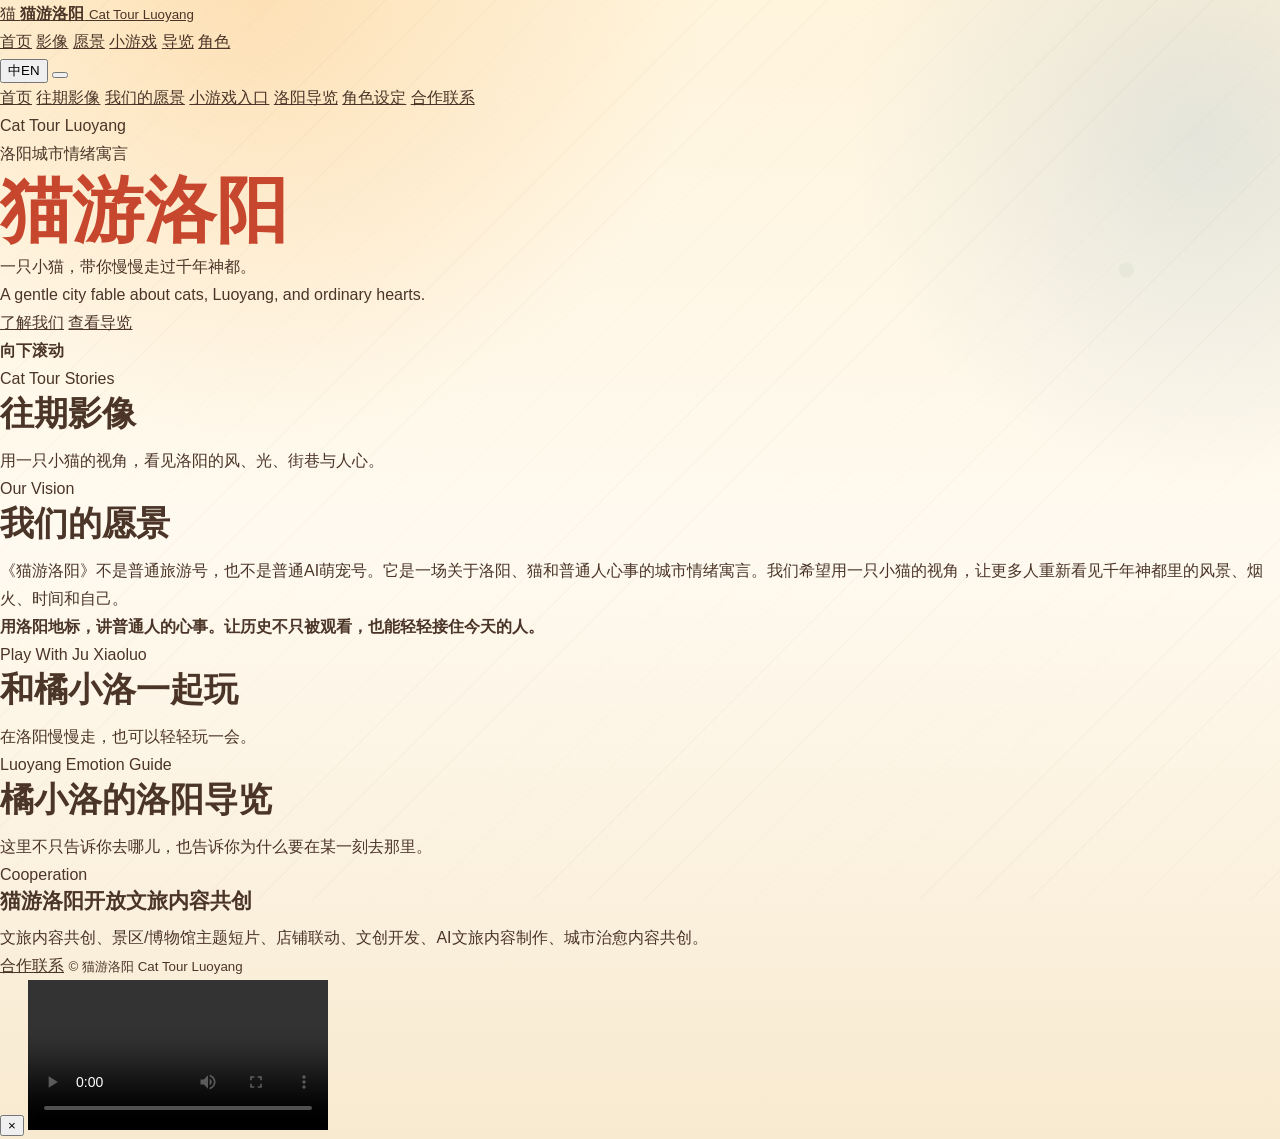
==== index.html @ a3d59db1 "Cat tour Luoyang html and md" ====
<!DOCTYPE html>
<html lang="zh-CN">
<head>
  <meta charset="UTF-8">
  <meta name="viewport" content="width=device-width, initial-scale=1.0">
  <title>猫游洛阳 Cat Tour Luoyang</title>
  <meta name="description" content="《猫游洛阳》是一个关于洛阳、猫和普通人心事的数字文旅 IP。">
  <link rel="stylesheet" href="css/style.css">
</head>
<body data-page="brand-home">
  <header class="brand-header">
    <a class="brand-logo" href="#hero" aria-label="猫游洛阳首页">
      <span class="brand-seal">猫</span>
      <span>
        <strong>猫游洛阳</strong>
        <small>Cat Tour Luoyang</small>
      </span>
    </a>

    <nav class="brand-nav" aria-label="首页分屏导航">
      <a href="#hero" data-home-nav="hero">首页</a>
      <a href="#videos" data-home-nav="videos">影像</a>
      <a href="#vision" data-home-nav="vision">愿景</a>
      <a href="#games" data-home-nav="games">小游戏</a>
      <a href="#guide" data-home-nav="guide">导览</a>
      <a href="characters.html">角色</a>
    </nav>

    <div class="header-actions">
      <button class="language-toggle" type="button" aria-label="切换中英文">
        <span>中</span><i></i><span>EN</span>
      </button>
      <button class="brand-menu" type="button" aria-expanded="false" aria-controls="brand-drawer">
        <span></span>
        <span></span>
      </button>
    </div>
  </header>

  <aside class="brand-drawer" id="brand-drawer" aria-label="移动端菜单">
    <a href="#hero">首页</a>
    <a href="#videos">往期影像</a>
    <a href="#vision">我们的愿景</a>
    <a href="#games">小游戏入口</a>
    <a href="#guide">洛阳导览</a>
    <a href="characters.html">角色设定</a>
    <a href="cooperation.html">合作联系</a>
  </aside>

  <div class="screen-dots" aria-label="分屏位置">
    <a href="#hero" data-dot="hero" aria-label="第1屏"></a>
    <a href="#videos" data-dot="videos" aria-label="第2屏"></a>
    <a href="#vision" data-dot="vision" aria-label="第3屏"></a>
    <a href="#games" data-dot="games" aria-label="第4屏"></a>
    <a href="#guide" data-dot="guide" aria-label="第5屏"></a>
  </div>

  <main class="homepage-shell" id="homepage-shell">
    <section class="brand-section hero-section" id="hero" data-section="hero">
      <div class="hero-bg" id="hero-bg"></div>
      <div class="hero-media" aria-label="猫游洛阳主视觉轮播">
        <div class="hero-blur" id="hero-blur"></div>
        <div class="hero-frame" id="hero-frame">
          <div class="slide-fallback">
            <span>Cat Tour Luoyang</span>
          </div>
        </div>
      </div>
      <div class="hero-content">
        <p class="brand-eyebrow" data-i18n="heroEyebrow">洛阳城市情绪寓言</p>
        <h1 data-i18n="heroTitle">猫游洛阳</h1>
        <p class="hero-subtitle" data-i18n="heroSubtitle">一只小猫，带你慢慢走过千年神都。</p>
        <p class="hero-en" data-i18n="heroEnglish">A gentle city fable about cats, Luoyang, and ordinary hearts.</p>
        <div class="hero-buttons">
          <a class="brand-button primary" href="#vision" data-i18n="learnMore">了解我们</a>
          <a class="brand-button ghost" href="#guide" data-i18n="viewGuide">查看导览</a>
        </div>
      </div>
      <div class="scroll-cue">
        <span></span>
        <b data-i18n="scrollCue">向下滚动</b>
      </div>
    </section>

    <section class="brand-section video-section" id="videos" data-section="videos">
      <div class="section-copy">
        <p class="brand-eyebrow" data-i18n="videosEyebrow">Cat Tour Stories</p>
        <h2 data-i18n="videosTitle">往期影像</h2>
        <p data-i18n="videosSubtitle">用一只小猫的视角，看见洛阳的风、光、街巷与人心。</p>
      </div>
      <div class="video-rail" id="home-video-list"></div>
    </section>

    <section class="brand-section vision-section" id="vision" data-section="vision">
      <div class="vision-main">
        <p class="brand-eyebrow" data-i18n="visionEyebrow">Our Vision</p>
        <h2 data-i18n="visionTitle">我们的愿景</h2>
        <p data-i18n="visionBody">《猫游洛阳》不是普通旅游号，也不是普通AI萌宠号。它是一场关于洛阳、猫和普通人心事的城市情绪寓言。我们希望用一只小猫的视角，让更多人重新看见千年神都里的风景、烟火、时间和自己。</p>
        <strong data-i18n="visionQuote">用洛阳地标，讲普通人的心事。让历史不只被观看，也能轻轻接住今天的人。</strong>
      </div>
      <div class="symbol-strip" id="symbol-list"></div>
    </section>

    <section class="brand-section game-section" id="games" data-section="games">
      <div class="section-copy">
        <p class="brand-eyebrow" data-i18n="gamesEyebrow">Play With Ju Xiaoluo</p>
        <h2 data-i18n="gamesTitle">和橘小洛一起玩</h2>
        <p data-i18n="gamesSubtitle">在洛阳慢慢走，也可以轻轻玩一会。</p>
      </div>
      <div class="game-card-grid" id="game-list"></div>
    </section>

    <section class="brand-section guide-section" id="guide" data-section="guide">
      <div class="section-copy">
        <p class="brand-eyebrow" data-i18n="guideEyebrow">Luoyang Emotion Guide</p>
        <h2 data-i18n="guideTitle">橘小洛的洛阳导览</h2>
        <p data-i18n="guideSubtitle">这里不只告诉你去哪儿，也告诉你为什么要在某一刻去那里。</p>
      </div>
      <div class="guide-board" id="home-guide-list"></div>
      <footer class="brand-footer">
        <div>
          <p class="brand-eyebrow" data-i18n="cooperationEyebrow">Cooperation</p>
          <h3 data-i18n="cooperationTitle">猫游洛阳开放文旅内容共创</h3>
          <p data-i18n="cooperationText">文旅内容共创、景区/博物馆主题短片、店铺联动、文创开发、AI文旅内容制作、城市治愈内容共创。</p>
        </div>
        <a class="brand-button primary" href="cooperation.html" data-i18n="cooperationButton">合作联系</a>
        <small>© 猫游洛阳 Cat Tour Luoyang</small>
      </footer>
    </section>
  </main>

  <div class="video-modal" id="video-modal" aria-hidden="true">
    <button class="modal-close" type="button" aria-label="关闭视频">×</button>
    <video id="modal-video" controls playsinline></video>
  </div>

  <script src="js/data.js"></script>
  <script src="js/homepage.js"></script>
</body>
</html>
---- css/style.css ----
:root {
  --orange: #f6a23a;
  --cream: #fff4dc;
  --cream-deep: #f7dfb4;
  --red: #c7472e;
  --green: #6e9b78;
  --brown: #4b3528;
  --blue: #8faec4;
  --ink-soft: #7b6658;
  --white: #fffaf0;
  --line: rgba(75, 53, 40, 0.14);
  --shadow: 0 18px 48px rgba(75, 53, 40, 0.13);
  --radius: 8px;
  --max: 1120px;
}

* {
  box-sizing: border-box;
}

html {
  scroll-behavior: smooth;
}

body {
  position: relative;
  margin: 0;
  font-family: -apple-system, BlinkMacSystemFont, "Segoe UI", "PingFang SC", "Microsoft YaHei", sans-serif;
  line-height: 1.75;
  color: var(--brown);
  background:
    radial-gradient(circle at 20% 0%, rgba(246, 162, 58, 0.24), transparent 28rem),
    radial-gradient(circle at 94% 12%, rgba(143, 174, 196, 0.24), transparent 22rem),
    linear-gradient(180deg, var(--cream), #fffaf0 48%, #f8ead0);
}

body::before {
  position: fixed;
  inset: 0;
  z-index: -1;
  content: "";
  background:
    radial-gradient(circle at 12% 22%, rgba(199, 71, 46, 0.06) 0 6px, transparent 7px),
    radial-gradient(circle at 88% 30%, rgba(110, 155, 120, 0.07) 0 7px, transparent 8px),
    repeating-linear-gradient(135deg, transparent 0 38px, rgba(75, 53, 40, 0.025) 38px 39px);
  pointer-events: none;
}

a {
  color: inherit;
}

img,
svg {
  max-width: 100%;
}

.site-header {
  position: sticky;
  top: 0;
  z-index: 20;
  display: flex;
  align-items: center;
  justify-content: space-between;
  gap: 16px;
  min-height: 72px;
  padding: 12px 18px;
  background: rgba(255, 244, 220, 0.88);
  border-bottom: 1px solid var(--line);
  backdrop-filter: blur(16px);
}

.brand {
  display: inline-flex;
  align-items: center;
  gap: 10px;
  text-decoration: none;
}

.brand-mark {
  display: grid;
  width: 42px;
  height: 42px;
  place-items: center;
  color: var(--white);
  background: var(--red);
  border: 2px solid rgba(75, 53, 40, 0.18);
  border-radius: 50% 50% 46% 46%;
  font-weight: 800;
  box-shadow: 0 8px 18px rgba(199, 71, 46, 0.2);
}

.brand strong,
.brand small {
  display: block;
}

.brand strong {
  font-size: 18px;
  letter-spacing: 0;
}

.brand small {
  margin-top: -4px;
  color: var(--ink-soft);
  font-size: 11px;
  letter-spacing: 0;
  text-transform: uppercase;
}

.nav-toggle {
  display: inline-flex;
  flex-direction: column;
  justify-content: center;
  gap: 5px;
  width: 42px;
  height: 42px;
  padding: 0;
  border: 1px solid var(--line);
  border-radius: var(--radius);
  background: var(--white);
}

.nav-toggle span {
  display: block;
  width: 18px;
  height: 2px;
  margin: 0 auto;
  background: var(--brown);
  border-radius: 999px;
}

.site-nav {
  position: absolute;
  top: calc(100% + 8px);
  right: 16px;
  left: 16px;
  display: none;
  grid-template-columns: repeat(2, minmax(0, 1fr));
  gap: 8px;
  padding: 12px;
  background: var(--white);
  border: 1px solid var(--line);
  border-radius: var(--radius);
  box-shadow: var(--shadow);
}

.site-nav.is-open {
  display: grid;
}

.site-nav a {
  min-height: 42px;
  padding: 8px 10px;
  text-align: center;
  text-decoration: none;
  border-radius: var(--radius);
  color: var(--brown);
  font-weight: 700;
}

.site-nav a:hover,
.site-nav a.is-active {
  color: var(--white);
  background: var(--red);
}

main {
  overflow: hidden;
}

.section-band {
  width: min(100% - 32px, var(--max));
  margin: 0 auto;
  padding: 48px 0;
}

.hero {
  display: grid;
  gap: 32px;
  align-items: center;
  padding-top: 36px;
  padding-bottom: 36px;
}

.hero-copy {
  position: relative;
  z-index: 2;
}

.eyebrow,
.card-kicker {
  margin: 0 0 10px;
  color: var(--red);
  font-size: 13px;
  font-weight: 800;
  letter-spacing: 0;
}

h1,
h2,
h3,
p {
  overflow-wrap: anywhere;
}

h1,
h2,
h3 {
  line-height: 1.18;
}

h1 {
  margin: 0;
  color: var(--red);
  font-size: 48px;
}

h2 {
  margin: 0 0 14px;
  color: var(--brown);
  font-size: 27px;
}

h3 {
  margin: 0 0 10px;
  font-size: 21px;
}

p {
  margin: 0;
}

.hero-lead {
  max-width: 640px;
  margin-top: 16px;
  color: var(--brown);
  font-size: 20px;
  font-weight: 700;
}

.hero-actions {
  display: flex;
  flex-wrap: wrap;
  gap: 12px;
  margin-top: 28px;
}

.button {
  display: inline-flex;
  align-items: center;
  justify-content: center;
  min-height: 46px;
  padding: 10px 18px;
  text-decoration: none;
  border-radius: var(--radius);
  border: 1px solid var(--line);
  font-weight: 800;
}

.button-primary {
  color: var(--white);
  background: var(--red);
  box-shadow: 0 12px 22px rgba(199, 71, 46, 0.22);
}

.button-secondary {
  color: var(--brown);
  background: rgba(255, 250, 240, 0.76);
}

.hero-art {
  position: relative;
  min-height: 300px;
  border: 1px solid rgba(75, 53, 40, 0.1);
  border-radius: 8px;
  background:
    linear-gradient(180deg, rgba(255, 244, 220, 0.1), rgba(255, 244, 220, 0.9)),
    linear-gradient(145deg, rgba(246, 162, 58, 0.34), rgba(110, 155, 120, 0.18) 55%, rgba(143, 174, 196, 0.36));
  box-shadow: var(--shadow);
  overflow: hidden;
}

.ip-stage {
  isolation: isolate;
}

.ip-stage::before {
  position: absolute;
  inset: 18px;
  z-index: 0;
  content: "";
  border: 1px solid rgba(255, 250, 240, 0.58);
  border-radius: 6px;
  pointer-events: none;
}

.sun-disc {
  position: absolute;
  top: 38px;
  right: 34px;
  width: 116px;
  height: 116px;
  background: rgba(246, 162, 58, 0.44);
  border-radius: 50%;
}

.palace {
  position: absolute;
  right: 22px;
  bottom: 86px;
  left: 22px;
  height: 132px;
  border-bottom: 18px solid var(--brown);
}

.palace::before,
.palace::after {
  position: absolute;
  content: "";
  left: 8%;
  right: 8%;
  height: 28px;
  background: var(--red);
  border-radius: 8px 8px 3px 3px;
}

.palace::before {
  top: 18px;
  transform: skewX(-12deg);
}

.palace::after {
  top: 58px;
  background: var(--green);
  transform: skewX(10deg);
}

.palace span {
  position: absolute;
  bottom: 0;
  width: 14%;
  height: 78px;
  background: rgba(75, 53, 40, 0.72);
  border-radius: 8px 8px 0 0;
}

.palace span:nth-child(1) {
  left: 18%;
}

.palace span:nth-child(2) {
  left: 43%;
}

.palace span:nth-child(3) {
  right: 18%;
}

.lantern {
  position: absolute;
  top: 68px;
  width: 34px;
  height: 48px;
  background: var(--red);
  border-radius: 45% 45% 48% 48%;
  box-shadow: inset 8px 0 rgba(255, 244, 220, 0.18), 0 12px 22px rgba(199, 71, 46, 0.22);
}

.lantern::before,
.lantern::after {
  position: absolute;
  content: "";
  left: 50%;
  transform: translateX(-50%);
  background: var(--brown);
}

.lantern::before {
  top: -28px;
  width: 2px;
  height: 30px;
}

.lantern::after {
  bottom: -10px;
  width: 10px;
  height: 10px;
  border-radius: 50%;
}

.lantern-left {
  left: 28px;
}

.lantern-right {
  right: 28px;
  top: 110px;
}

.hero-character {
  position: absolute;
  z-index: 3;
  display: block;
  width: auto;
  object-fit: contain;
  filter: drop-shadow(0 16px 18px rgba(75, 53, 40, 0.2));
}

.hero-xiaoluo {
  left: 50%;
  bottom: 34px;
  height: min(72%, 310px);
  transform: translateX(-48%);
}

.hero-xiaohui {
  right: 6%;
  bottom: 34px;
  height: min(44%, 185px);
  opacity: 0.92;
  transform: rotate(2deg);
}

.hero-ribbon {
  position: absolute;
  top: 16px;
  left: 16px;
  z-index: 4;
  max-width: calc(100% - 32px);
  padding: 7px 12px;
  color: var(--brown);
  background: rgba(255, 250, 240, 0.78);
  border: 1px solid rgba(75, 53, 40, 0.12);
  border-radius: 999px;
  font-size: 13px;
  font-weight: 900;
}

.cat-figure {
  position: absolute;
  left: 50%;
  bottom: 54px;
  width: 118px;
  height: 130px;
  transform: translateX(-50%);
}

.cat-body {
  position: absolute;
  right: 18px;
  bottom: 0;
  width: 74px;
  height: 78px;
  background: var(--orange);
  border: 3px solid var(--brown);
  border-radius: 46% 46% 40% 40%;
}

.cat-tail {
  position: absolute;
  bottom: 20px;
  left: 6px;
  width: 62px;
  height: 32px;
  border: 10px solid var(--orange);
  border-right: 0;
  border-bottom: 0;
  border-radius: 999px 0 0 0;
  transform: rotate(-16deg);
}

.cat-head {
  position: absolute;
  right: 5px;
  bottom: 64px;
  width: 88px;
  height: 70px;
  background: var(--orange);
  border: 3px solid var(--brown);
  border-radius: 48% 48% 42% 42%;
}

.ear {
  position: absolute;
  top: -20px;
  width: 28px;
  height: 28px;
  background: var(--orange);
  border-top: 3px solid var(--brown);
  border-left: 3px solid var(--brown);
  transform: rotate(45deg);
}

.ear-left {
  left: 14px;
}

.ear-right {
  right: 14px;
}

.eye {
  position: absolute;
  top: 34px;
  width: 8px;
  height: 12px;
  background: var(--brown);
  border-radius: 50%;
}

.eye-left {
  left: 28px;
}

.eye-right {
  right: 28px;
}

.nose {
  position: absolute;
  left: 50%;
  bottom: 24px;
  width: 9px;
  height: 7px;
  background: var(--red);
  border-radius: 50%;
  transform: translateX(-50%);
}

.cat-scarf {
  position: absolute;
  right: 20px;
  bottom: 53px;
  width: 66px;
  height: 16px;
  background: var(--green);
  border: 2px solid var(--brown);
  border-radius: 999px;
}

.stone-road {
  position: absolute;
  right: -40px;
  bottom: -10px;
  left: -40px;
  height: 86px;
  background:
    repeating-linear-gradient(90deg, rgba(75, 53, 40, 0.16) 0 2px, transparent 2px 44px),
    linear-gradient(180deg, rgba(255, 250, 240, 0.66), rgba(75, 53, 40, 0.12));
  transform: perspective(220px) rotateX(18deg);
}

.ip-stage .stone-road {
  z-index: 2;
}

.section-heading {
  max-width: 720px;
  margin-bottom: 24px;
}

.intro-text {
  max-width: 840px;
  color: var(--ink-soft);
  font-size: 18px;
}

.feature-grid,
.content-grid,
.portal-grid,
.guide-grid {
  display: grid;
  gap: 16px;
}

.character-card,
.video-card,
.simple-card,
.story-card,
.guide-card,
.portal-card,
.contact-box,
.game-panel,
.game-result {
  border: 1px solid var(--line);
  border-radius: var(--radius);
  background: rgba(255, 250, 240, 0.78);
  box-shadow: 0 14px 34px rgba(75, 53, 40, 0.08);
}

.character-card,
.simple-card,
.story-card,
.guide-card,
.portal-card,
.game-panel,
.game-result {
  padding: 22px;
}

.character-card {
  position: relative;
  min-height: 330px;
  padding-top: 176px;
  overflow: hidden;
}

.character-card::before {
  position: absolute;
  top: 0;
  right: 0;
  left: 0;
  height: 156px;
  content: "";
  background:
    radial-gradient(circle at 78% 24%, rgba(255, 244, 220, 0.58), transparent 74px),
    linear-gradient(135deg, rgba(246, 162, 58, 0.22), rgba(255, 250, 240, 0.68));
  border-bottom: 1px solid rgba(75, 53, 40, 0.08);
}

.character-card.xiaohui::before {
  background:
    radial-gradient(circle at 74% 24%, rgba(255, 244, 220, 0.5), transparent 74px),
    linear-gradient(135deg, rgba(75, 53, 40, 0.18), rgba(143, 174, 196, 0.24));
}

.character-card.yunzhi::before {
  background:
    radial-gradient(circle at 74% 24%, rgba(255, 244, 220, 0.58), transparent 74px),
    linear-gradient(135deg, rgba(110, 155, 120, 0.22), rgba(143, 174, 196, 0.2));
}

.character-sticker {
  position: absolute;
  top: 16px;
  left: 50%;
  z-index: 2;
  width: auto;
  height: 170px;
  max-width: 82%;
  object-fit: contain;
  transform: translateX(-50%);
  filter: drop-shadow(0 12px 16px rgba(75, 53, 40, 0.16));
}

.yunzhi-sticker {
  top: 6px;
  height: 192px;
}

.character-card p,
.simple-card p,
.story-card p,
.guide-card p,
.video-card p,
.profile-card p,
.contact-band p {
  color: var(--ink-soft);
}

.character-card .card-kicker,
.character-card h3,
.character-card p {
  position: relative;
  z-index: 2;
}

.character-token {
  display: grid;
  width: 54px;
  height: 54px;
  place-items: center;
  margin-bottom: 16px;
  color: var(--white);
  border-radius: 50%;
  font-weight: 900;
}

.xiaoluo .character-token {
  background: var(--orange);
}

.xiaohui .character-token {
  background: #6b6f70;
}

.yunzhi .character-token {
  background: var(--green);
}

.warm-band {
  width: 100%;
  max-width: none;
  margin: 20px 0;
  padding-right: max(16px, calc((100% - var(--max)) / 2));
  padding-left: max(16px, calc((100% - var(--max)) / 2));
  background:
    radial-gradient(circle at 88% 8%, rgba(199, 71, 46, 0.08), transparent 170px),
    linear-gradient(90deg, rgba(199, 71, 46, 0.08), rgba(246, 162, 58, 0.16)),
    var(--cream-deep);
  border-top: 1px solid var(--line);
  border-bottom: 1px solid var(--line);
}

.story-steps {
  display: grid;
  gap: 10px;
}

.story-steps div {
  display: flex;
  align-items: center;
  gap: 12px;
  min-height: 54px;
  padding: 12px 14px;
  background: rgba(255, 250, 240, 0.68);
  border: 1px solid var(--line);
  border-radius: var(--radius);
  font-weight: 800;
}

.story-steps span {
  color: var(--red);
  font-size: 13px;
}

.portal-card {
  display: block;
  min-height: 136px;
  text-decoration: none;
  transition: transform 180ms ease, box-shadow 180ms ease;
}

.portal-card:hover {
  transform: translateY(-3px);
  box-shadow: var(--shadow);
}

.portal-card span,
.story-card span,
.guide-card span,
.contact-box span {
  display: inline-block;
  margin-bottom: 12px;
  color: var(--red);
  font-size: 13px;
  font-weight: 900;
}

.portal-card strong {
  display: block;
  font-size: 19px;
  line-height: 1.45;
}

.page-hero {
  position: relative;
  padding-top: 46px;
  padding-bottom: 26px;
}

.page-hero h1 {
  max-width: 820px;
  font-size: 38px;
}

.page-hero p:last-child {
  max-width: 760px;
  margin-top: 14px;
  color: var(--ink-soft);
  font-size: 18px;
}

body:not([data-page="characters"]) .page-hero::after {
  position: absolute;
  right: 18px;
  bottom: 0;
  display: none;
  width: 190px;
  height: 220px;
  content: "";
  background: var(--page-sticker) bottom right / contain no-repeat;
  filter: drop-shadow(0 14px 16px rgba(75, 53, 40, 0.15));
  pointer-events: none;
}

body[data-page="videos"] {
  --page-sticker: url("../assets/characters/xiaoluo-front.webp");
}

body[data-page="guide"],
body[data-page="cooperation"] {
  --page-sticker: url("../assets/characters/xiaoluo-front.webp");
}

body[data-page="games"] {
  --page-sticker: url("../assets/characters/xiaohui-front.webp");
}

body[data-page="stories"] {
  --page-sticker: url("../assets/characters/yunyi-front.webp");
}

.character-hero {
  display: grid;
  gap: 24px;
  align-items: end;
}

.character-hero-row {
  display: grid;
  grid-template-columns: repeat(3, minmax(0, 1fr));
  align-items: end;
  gap: 8px;
  min-height: 190px;
  padding: 16px 16px 0;
  background:
    linear-gradient(180deg, rgba(255, 250, 240, 0.42), rgba(255, 244, 220, 0.92)),
    radial-gradient(circle at 18% 20%, rgba(246, 162, 58, 0.18), transparent 110px),
    radial-gradient(circle at 82% 18%, rgba(110, 155, 120, 0.16), transparent 120px);
  border: 1px solid var(--line);
  border-radius: var(--radius);
  box-shadow: var(--shadow);
  overflow: hidden;
}

.character-hero-row img {
  width: 100%;
  max-height: 230px;
  object-fit: contain;
  object-position: bottom center;
  filter: drop-shadow(0 12px 14px rgba(75, 53, 40, 0.16));
}

.profile-list,
.story-list {
  display: grid;
  gap: 18px;
}

.profile-card {
  display: grid;
  gap: 20px;
  padding: 24px;
  background: rgba(255, 250, 240, 0.54);
  border: 1px solid var(--line);
  border-radius: var(--radius);
  box-shadow: 0 14px 34px rgba(75, 53, 40, 0.07);
}

.profile-card:last-child {
  border-bottom: 1px solid var(--line);
}

.profile-portrait {
  display: none;
}

.profile-visual {
  position: relative;
  display: grid;
  width: 100%;
  max-width: 230px;
  min-height: 220px;
  margin: 0;
  place-items: end center;
  background:
    linear-gradient(180deg, rgba(255, 250, 240, 0.18), rgba(255, 244, 220, 0.84)),
    var(--cream-deep);
  border: 1px solid rgba(75, 53, 40, 0.14);
  border-radius: var(--radius);
  overflow: hidden;
}

.profile-visual::before {
  position: absolute;
  top: 14px;
  right: 14px;
  width: 48px;
  height: 48px;
  content: "";
  background: rgba(246, 162, 58, 0.24);
  border-radius: 50%;
}

.profile-visual img {
  position: relative;
  z-index: 2;
  max-height: 250px;
  object-fit: contain;
  object-position: bottom center;
  filter: drop-shadow(0 12px 14px rgba(75, 53, 40, 0.16));
}

.gray-frame::before {
  background: rgba(75, 53, 40, 0.16);
}

.jade-frame::before {
  background: rgba(110, 155, 120, 0.23);
}

.jade-frame img {
  max-height: 292px;
}

.turnaround-grid {
  display: grid;
  gap: 16px;
}

.turnaround-grid figure {
  margin: 0;
  padding: 14px;
  background: rgba(255, 250, 240, 0.72);
  border: 1px solid var(--line);
  border-radius: var(--radius);
  box-shadow: 0 14px 34px rgba(75, 53, 40, 0.08);
}

.turnaround-grid img {
  display: block;
  width: 100%;
  aspect-ratio: 4 / 3;
  object-fit: contain;
  background: #f3dfc9;
  border-radius: 6px;
}

.turnaround-grid figcaption {
  margin-top: 12px;
  color: var(--ink-soft);
  font-size: 14px;
  line-height: 1.6;
}

.cat-orange {
  background: var(--orange);
}

.cat-gray {
  background: #8a8d89;
}

.luoshen {
  background:
    radial-gradient(circle at 50% 26%, rgba(255, 250, 240, 0.82), transparent 28%),
    linear-gradient(145deg, var(--blue), var(--green));
  overflow: hidden;
}

.portrait-ear {
  position: absolute;
  top: -21px;
  width: 42px;
  height: 42px;
  background: inherit;
  border-top: 3px solid var(--brown);
  border-left: 3px solid var(--brown);
  transform: rotate(45deg);
}

.portrait-ear.left {
  left: 24px;
}

.portrait-ear.right {
  right: 24px;
}

.portrait-eye {
  position: absolute;
  top: 68px;
  width: 10px;
  height: 15px;
  background: var(--brown);
  border-radius: 50%;
}

.portrait-eye.left {
  left: 52px;
}

.portrait-eye.right {
  right: 52px;
}

.portrait-nose {
  position: absolute;
  left: 50%;
  top: 92px;
  width: 12px;
  height: 9px;
  background: var(--red);
  border-radius: 50%;
  transform: translateX(-50%);
}

.cloud-line {
  position: absolute;
  left: 18px;
  right: 18px;
  height: 3px;
  background: rgba(255, 250, 240, 0.82);
  border-radius: 999px;
}

.cloud-line.one {
  top: 58px;
}

.cloud-line.two {
  top: 78px;
  left: 42px;
}

.cloud-line.three {
  top: 100px;
  right: 44px;
}

.tag-row {
  display: flex;
  flex-wrap: wrap;
  gap: 8px;
  margin-top: 18px;
}

.tag-row span {
  padding: 5px 10px;
  color: var(--brown);
  background: rgba(110, 155, 120, 0.14);
  border: 1px solid rgba(110, 155, 120, 0.28);
  border-radius: 999px;
  font-size: 13px;
  font-weight: 800;
}

.video-card {
  position: relative;
  overflow: hidden;
}

.video-card::after,
.simple-card::after,
.story-card::after,
.portal-card::after {
  position: absolute;
  right: 18px;
  bottom: 16px;
  width: 28px;
  height: 28px;
  content: "";
  background:
    radial-gradient(circle at 50% 50%, rgba(255, 250, 240, 0.9) 0 4px, transparent 5px),
    rgba(199, 71, 46, 0.18);
  border-radius: 50%;
  opacity: 0.8;
}

.simple-card,
.story-card,
.portal-card {
  position: relative;
  overflow: hidden;
}

.video-card > *,
.simple-card > *,
.story-card > *,
.portal-card > * {
  position: relative;
  z-index: 1;
}

.video-card h2,
.video-card p,
.video-card .card-kicker,
.video-card .text-link {
  margin-right: 18px;
  margin-left: 18px;
}

.video-card .text-link {
  margin-bottom: 20px;
}

.video-thumb {
  position: relative;
  display: grid;
  min-height: 180px;
  margin-bottom: 18px;
  place-items: center;
  color: var(--white);
  background: var(--green);
}

.video-thumb::before {
  position: absolute;
  content: "";
  width: 66px;
  height: 66px;
  border: 2px solid rgba(255, 250, 240, 0.8);
  border-radius: 50%;
}

.video-thumb::after {
  position: absolute;
  content: "";
  width: 0;
  height: 0;
  margin-left: 6px;
  border-top: 13px solid transparent;
  border-bottom: 13px solid transparent;
  border-left: 20px solid var(--white);
}

.video-thumb span {
  position: absolute;
  top: 14px;
  left: 14px;
  padding: 4px 9px;
  background: rgba(75, 53, 40, 0.32);
  border-radius: 999px;
  font-weight: 800;
}

.longmen {
  background: linear-gradient(135deg, #b9814d, var(--orange));
}

.luoyi {
  background: linear-gradient(135deg, var(--red), #d98d56);
}

.river {
  background: linear-gradient(135deg, var(--blue), var(--green));
}

.text-link {
  display: inline-block;
  margin-top: 14px;
  color: var(--red);
  font-weight: 900;
  text-decoration: none;
}

.text-link:hover {
  text-decoration: underline;
}

.filter-row {
  display: flex;
  gap: 8px;
  margin-bottom: 18px;
  overflow-x: auto;
  padding-bottom: 4px;
}

.filter-button,
.choice-grid button {
  min-height: 42px;
  padding: 8px 13px;
  color: var(--brown);
  background: var(--white);
  border: 1px solid var(--line);
  border-radius: var(--radius);
  font: inherit;
  font-weight: 800;
  white-space: nowrap;
}

.filter-button.is-active,
.choice-grid button:hover,
.choice-grid button.is-selected {
  color: var(--white);
  background: var(--green);
}

.guide-card {
  position: relative;
  min-height: 190px;
  overflow: hidden;
}

.guide-card::after {
  position: absolute;
  right: -28px;
  bottom: -28px;
  width: 86px;
  height: 86px;
  content: "";
  background: rgba(246, 162, 58, 0.2);
  border-radius: 50%;
}

.guide-card.is-hidden {
  display: none;
}

.game-layout {
  display: grid;
  gap: 16px;
}

.choice-grid {
  display: grid;
  gap: 10px;
  margin-top: 20px;
}

.game-result {
  min-height: 260px;
  background:
    linear-gradient(145deg, rgba(255, 250, 240, 0.86), rgba(255, 244, 220, 0.7)),
    radial-gradient(circle at 82% 20%, rgba(246, 162, 58, 0.24), transparent 120px);
}

.paw-track {
  display: inline-grid;
  width: 56px;
  height: 56px;
  margin-bottom: 16px;
  place-items: center;
  color: var(--white);
  background: var(--orange);
  border-radius: 50%;
  font-size: 28px;
  font-weight: 900;
}

.contact-band {
  display: grid;
  gap: 18px;
}

.contact-box {
  padding: 24px;
}

.contact-box strong {
  display: block;
  margin-bottom: 18px;
  font-size: 20px;
}

.site-footer {
  width: min(100% - 32px, var(--max));
  margin: 24px auto 0;
  padding: 32px 0 42px;
  color: var(--ink-soft);
  border-top: 1px solid var(--line);
}

.site-footer strong {
  display: block;
  color: var(--brown);
  margin-bottom: 6px;
}

@media (min-width: 700px) {
  .section-band {
    width: min(100% - 56px, var(--max));
    padding-top: 64px;
    padding-bottom: 64px;
  }

  h1 {
    font-size: 72px;
  }

  h2 {
    font-size: 34px;
  }

  .hero {
    grid-template-columns: minmax(0, 1fr) minmax(330px, 0.78fr);
    gap: 44px;
  }

  .hero-art {
    min-height: 430px;
  }

  .hero-xiaoluo {
    height: 70%;
  }

  .hero-xiaohui {
    right: 8%;
    height: 39%;
  }

  .cat-figure {
    bottom: 72px;
    width: 138px;
    height: 150px;
  }

  .cat-body {
    width: 86px;
    height: 94px;
  }

  .cat-tail {
    width: 74px;
    height: 36px;
    border-width: 12px;
  }

  .cat-head {
    bottom: 74px;
    width: 104px;
    height: 82px;
  }

  .ear {
    width: 32px;
    height: 32px;
  }

  .eye-left {
    left: 34px;
  }

  .eye-right {
    right: 34px;
  }

  .cat-scarf {
    bottom: 63px;
    width: 78px;
  }

  .feature-grid,
  .content-grid,
  .portal-grid,
  .guide-grid {
    grid-template-columns: repeat(3, minmax(0, 1fr));
  }

  .portal-grid,
  .guide-grid {
    grid-template-columns: repeat(4, minmax(0, 1fr));
  }

  .story-steps {
    grid-template-columns: repeat(5, minmax(0, 1fr));
  }

  .story-steps div {
    display: block;
    min-height: 118px;
  }

  .story-steps span {
    display: block;
    margin-bottom: 10px;
  }

  .page-hero h1 {
    font-size: 52px;
  }

  body:not([data-page="characters"]) .page-hero {
    padding-right: 230px;
    min-height: 260px;
  }

  body:not([data-page="characters"]) .page-hero::after {
    display: block;
  }

  .profile-card {
    grid-template-columns: 240px minmax(0, 1fr);
    align-items: center;
  }

  .character-hero {
    grid-template-columns: minmax(0, 1fr) minmax(340px, 0.8fr);
  }

  .turnaround-grid {
    grid-template-columns: repeat(3, minmax(0, 1fr));
  }

  .game-layout,
  .contact-band {
    grid-template-columns: minmax(0, 0.8fr) minmax(320px, 1fr);
    align-items: stretch;
  }

  .choice-grid {
    grid-template-columns: repeat(2, minmax(0, 1fr));
  }
}

@media (min-width: 980px) {
  .site-header {
    padding-right: 32px;
    padding-left: 32px;
  }

  .nav-toggle {
    display: none;
  }

  .site-nav {
    position: static;
    display: flex;
    align-items: center;
    gap: 4px;
    padding: 0;
    background: transparent;
    border: 0;
    box-shadow: none;
  }

  .site-nav a {
    min-height: 40px;
    padding: 7px 12px;
  }

  .hero-lead {
    font-size: 23px;
  }
}

@media (prefers-reduced-motion: reduce) {
  *,
  *::before,
  *::after {
    scroll-behavior: auto;
    transition-duration: 0.01ms !important;
    animation-duration: 0.01ms !important;
  }
}
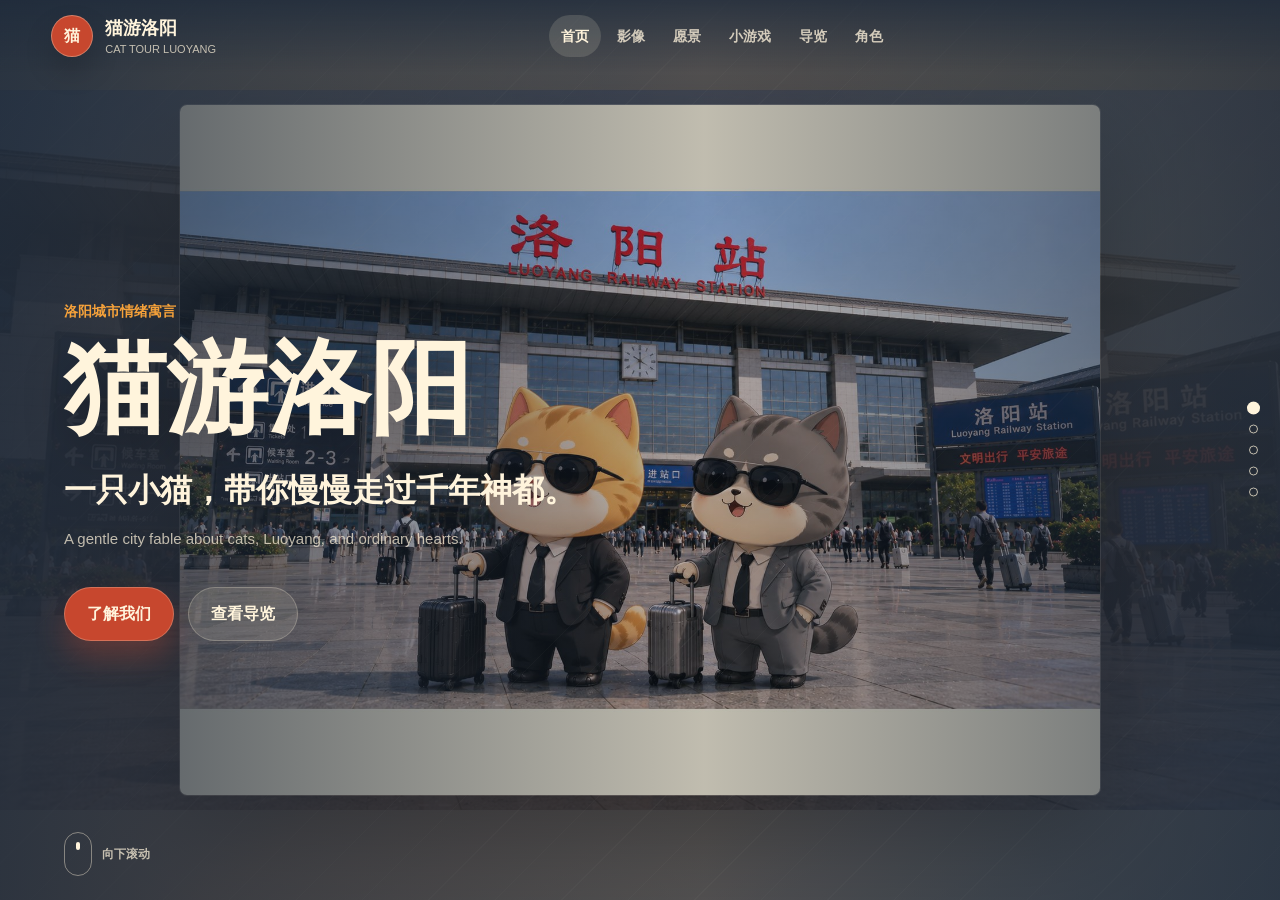
==== commit e3d14735: "ver7.3 ver7.3,1:36am" ====
--- a/index.html
+++ b/index.html
@@ -5,7 +5,7 @@
   <meta name="viewport" content="width=device-width, initial-scale=1.0">
   <title>猫游洛阳 Cat Tour Luoyang</title>
   <meta name="description" content="《猫游洛阳》是一个关于洛阳、猫和普通人心事的数字文旅 IP。">
-  <link rel="stylesheet" href="css/style.css">
+  <link rel="stylesheet" href="css/style.css?v=guide-fit-20260626">
 </head>
 <body data-page="brand-home">
   <header class="brand-header">
@@ -110,14 +110,14 @@
       <div class="game-card-grid" id="game-list"></div>
     </section>
 
-    <section class="brand-section guide-section" id="guide" data-section="guide">
+    <section class="brand-section guide-section last-guide-section" id="guide" data-section="guide">
       <div class="section-copy">
         <p class="brand-eyebrow" data-i18n="guideEyebrow">Luoyang Emotion Guide</p>
         <h2 data-i18n="guideTitle">橘小洛的洛阳导览</h2>
         <p data-i18n="guideSubtitle">这里不只告诉你去哪儿，也告诉你为什么要在某一刻去那里。</p>
       </div>
       <div class="guide-board" id="home-guide-list"></div>
-      <footer class="brand-footer">
+      <footer class="brand-footer cooperation-card">
         <div>
           <p class="brand-eyebrow" data-i18n="cooperationEyebrow">Cooperation</p>
           <h3 data-i18n="cooperationTitle">猫游洛阳开放文旅内容共创</h3>
--- a/css/style.css
+++ b/css/style.css
@@ -1436,3 +1436,867 @@
     animation-duration: 0.01ms !important;
   }
 }
+
+/* Brand fullpage homepage */
+body[data-page="brand-home"] {
+  height: 100svh;
+  overflow: hidden;
+  color: var(--cream);
+  background: var(--night, #1e2a3a);
+}
+
+body[data-page="brand-home"]::before {
+  z-index: 0;
+  background:
+    radial-gradient(circle at 12% 22%, rgba(246, 162, 58, 0.16) 0 6px, transparent 7px),
+    radial-gradient(circle at 88% 36%, rgba(110, 155, 120, 0.14) 0 7px, transparent 8px),
+    repeating-linear-gradient(135deg, transparent 0 42px, rgba(255, 244, 220, 0.035) 42px 43px);
+}
+
+.brand-header {
+  position: fixed;
+  inset: 0 0 auto;
+  z-index: 80;
+  display: flex;
+  align-items: center;
+  justify-content: space-between;
+  gap: 24px;
+  height: 72px;
+  padding: 14px clamp(18px, 4vw, 56px);
+  color: var(--cream);
+  background: linear-gradient(180deg, rgba(30, 42, 58, 0.72), rgba(30, 42, 58, 0));
+}
+
+.brand-logo {
+  display: inline-flex;
+  align-items: center;
+  gap: 12px;
+  color: inherit;
+  text-decoration: none;
+}
+
+.brand-seal {
+  display: grid;
+  width: 42px;
+  height: 42px;
+  place-items: center;
+  color: var(--cream);
+  background: var(--red);
+  border: 1px solid rgba(255, 244, 220, 0.32);
+  border-radius: 50%;
+  font-weight: 900;
+  box-shadow: 0 14px 28px rgba(0, 0, 0, 0.18);
+}
+
+.brand-logo strong,
+.brand-logo small {
+  display: block;
+}
+
+.brand-logo strong {
+  font-size: 18px;
+}
+
+.brand-logo small {
+  margin-top: -4px;
+  color: rgba(255, 244, 220, 0.72);
+  font-size: 11px;
+  text-transform: uppercase;
+}
+
+.brand-nav {
+  display: none;
+  align-items: center;
+  gap: 4px;
+}
+
+.brand-nav a,
+.brand-drawer a {
+  color: inherit;
+  text-decoration: none;
+}
+
+.brand-nav a {
+  padding: 9px 12px;
+  border-radius: 999px;
+  color: rgba(255, 244, 220, 0.78);
+  font-size: 14px;
+  font-weight: 800;
+}
+
+.brand-nav a:hover,
+.brand-nav a.is-active {
+  color: var(--cream);
+  background: rgba(255, 244, 220, 0.14);
+}
+
+.header-actions {
+  display: flex;
+  align-items: center;
+  gap: 10px;
+}
+
+.language-toggle {
+  display: none;
+  align-items: center;
+  gap: 8px;
+  min-height: 36px;
+  padding: 0 12px;
+  color: rgba(255, 244, 220, 0.78);
+  background: rgba(255, 244, 220, 0.12);
+  border: 1px solid rgba(255, 244, 220, 0.2);
+  border-radius: 999px;
+  font: inherit;
+  font-size: 13px;
+  font-weight: 900;
+}
+
+.language-toggle.is-visible {
+  display: inline-flex;
+}
+
+.language-toggle i {
+  display: block;
+  width: 1px;
+  height: 14px;
+  background: rgba(255, 244, 220, 0.35);
+}
+
+.language-toggle.is-en span:last-child,
+.language-toggle:not(.is-en) span:first-child {
+  color: var(--cream);
+}
+
+.brand-menu {
+  display: inline-flex;
+  flex-direction: column;
+  justify-content: center;
+  gap: 7px;
+  width: 44px;
+  height: 44px;
+  padding: 0;
+  background: rgba(255, 244, 220, 0.12);
+  border: 1px solid rgba(255, 244, 220, 0.2);
+  border-radius: 50%;
+}
+
+.brand-menu span {
+  display: block;
+  width: 18px;
+  height: 2px;
+  margin: 0 auto;
+  background: var(--cream);
+  border-radius: 999px;
+}
+
+.brand-drawer {
+  position: fixed;
+  top: 82px;
+  right: 18px;
+  z-index: 90;
+  display: none;
+  min-width: 220px;
+  padding: 12px;
+  background: rgba(30, 42, 58, 0.92);
+  border: 1px solid rgba(255, 244, 220, 0.18);
+  border-radius: 8px;
+  box-shadow: 0 22px 50px rgba(0, 0, 0, 0.32);
+}
+
+.brand-drawer.is-open {
+  display: grid;
+}
+
+.brand-drawer a {
+  padding: 11px 12px;
+  color: rgba(255, 244, 220, 0.86);
+  border-radius: 6px;
+  font-weight: 800;
+}
+
+.brand-drawer a:hover {
+  background: rgba(255, 244, 220, 0.1);
+}
+
+.screen-dots {
+  position: fixed;
+  right: 22px;
+  top: 50%;
+  z-index: 70;
+  display: none;
+  flex-direction: column;
+  gap: 12px;
+  transform: translateY(-50%);
+}
+
+.screen-dots a {
+  width: 9px;
+  height: 9px;
+  border: 1px solid rgba(255, 244, 220, 0.72);
+  border-radius: 50%;
+  transition: background 180ms ease, transform 180ms ease;
+}
+
+.screen-dots a.is-active {
+  background: var(--cream);
+  transform: scale(1.45);
+}
+
+.homepage-shell {
+  position: relative;
+  z-index: 1;
+  height: 100svh;
+  overflow-y: auto;
+  scroll-behavior: smooth;
+  scroll-snap-type: y mandatory;
+}
+
+.brand-section {
+  position: relative;
+  display: grid;
+  min-height: 100svh;
+  padding: 96px clamp(18px, 5vw, 72px) 56px;
+  overflow: hidden;
+  scroll-snap-align: start;
+  scroll-snap-stop: always;
+}
+
+.brand-section::before {
+  position: absolute;
+  inset: 0;
+  z-index: -2;
+  content: "";
+  background:
+    radial-gradient(circle at 18% 18%, rgba(246, 162, 58, 0.2), transparent 24rem),
+    radial-gradient(circle at 88% 24%, rgba(110, 155, 120, 0.18), transparent 22rem),
+    linear-gradient(145deg, #1e2a3a, #4b3528 58%, #1e2a3a);
+}
+
+.brand-section::after {
+  position: absolute;
+  inset: 0;
+  z-index: -1;
+  content: "";
+  background:
+    linear-gradient(90deg, rgba(30, 42, 58, 0.82), rgba(30, 42, 58, 0.28) 55%, rgba(30, 42, 58, 0.72)),
+    repeating-linear-gradient(135deg, transparent 0 46px, rgba(255, 244, 220, 0.035) 46px 47px);
+}
+
+.hero-section {
+  align-items: center;
+}
+
+.hero-section::after {
+  z-index: 1;
+}
+
+.hero-bg,
+.hero-blur {
+  position: absolute;
+  inset: 0;
+  background-position: center;
+  background-size: cover;
+}
+
+.hero-bg {
+  z-index: -4;
+  filter: blur(8px) scale(1.04);
+  opacity: 0.32;
+}
+
+.hero-media {
+  position: absolute;
+  inset: 0;
+  z-index: 0;
+  display: grid;
+  place-items: center;
+  pointer-events: none;
+}
+
+.hero-blur {
+  opacity: 0.24;
+}
+
+.hero-frame {
+  position: relative;
+  width: min(72vw, 980px);
+  aspect-ratio: 4 / 3;
+  border: 1px solid rgba(255, 244, 220, 0.18);
+  border-radius: 8px;
+  box-shadow: 0 36px 90px rgba(0, 0, 0, 0.34);
+  overflow: hidden;
+}
+
+.hero-slide {
+  position: absolute;
+  inset: 0;
+  width: 100%;
+  height: 100%;
+  object-fit: cover;
+  opacity: 0;
+  transition: opacity 1100ms ease;
+}
+
+.hero-slide.is-active {
+  opacity: 1;
+}
+
+.hero-slide.is-missing {
+  display: none;
+}
+
+.slide-fallback {
+  position: absolute;
+  inset: 0;
+  display: grid;
+  place-items: center;
+  color: rgba(255, 244, 220, 0.74);
+  background:
+    radial-gradient(circle at 32% 24%, rgba(246, 162, 58, 0.28), transparent 13rem),
+    linear-gradient(135deg, #1e2a3a, #6e9b78);
+  font-weight: 900;
+  letter-spacing: 0;
+}
+
+.hero-content {
+  position: relative;
+  z-index: 2;
+  width: min(760px, 100%);
+  color: var(--cream);
+}
+
+.brand-eyebrow {
+  margin: 0 0 14px;
+  color: var(--orange);
+  font-size: 14px;
+  font-weight: 900;
+}
+
+.hero-content h1,
+.section-copy h2,
+.vision-main h2 {
+  margin: 0;
+  color: var(--cream);
+  font-size: clamp(48px, 8vw, 112px);
+  line-height: 0.98;
+  text-shadow: 0 18px 46px rgba(0, 0, 0, 0.25);
+}
+
+.hero-subtitle {
+  max-width: 650px;
+  margin: 24px 0 8px;
+  color: var(--cream);
+  font-size: clamp(20px, 2.5vw, 32px);
+  font-weight: 900;
+}
+
+.hero-en {
+  max-width: 620px;
+  color: rgba(255, 244, 220, 0.72);
+  font-size: 15px;
+}
+
+.hero-buttons {
+  display: flex;
+  flex-wrap: wrap;
+  gap: 14px;
+  margin-top: 34px;
+}
+
+.brand-button {
+  display: inline-flex;
+  align-items: center;
+  justify-content: center;
+  min-height: 48px;
+  padding: 12px 22px;
+  color: var(--cream);
+  text-decoration: none;
+  border-radius: 999px;
+  border: 1px solid rgba(255, 244, 220, 0.24);
+  font-weight: 900;
+}
+
+.brand-button.primary {
+  background: var(--red);
+  box-shadow: 0 16px 30px rgba(199, 71, 46, 0.32);
+}
+
+.brand-button.ghost {
+  background: rgba(255, 244, 220, 0.12);
+}
+
+.scroll-cue {
+  position: absolute;
+  left: clamp(18px, 5vw, 72px);
+  bottom: 24px;
+  z-index: 2;
+  display: inline-flex;
+  align-items: center;
+  gap: 10px;
+  color: rgba(255, 244, 220, 0.72);
+  font-size: 12px;
+  font-weight: 900;
+}
+
+.scroll-cue span {
+  width: 28px;
+  height: 44px;
+  border: 1px solid rgba(255, 244, 220, 0.42);
+  border-radius: 999px;
+}
+
+.scroll-cue span::after {
+  display: block;
+  width: 4px;
+  height: 8px;
+  margin: 9px auto;
+  content: "";
+  background: var(--cream);
+  border-radius: 999px;
+  animation: wheelDrop 1.6s ease infinite;
+}
+
+@keyframes wheelDrop {
+  0%, 100% { transform: translateY(0); opacity: 0.4; }
+  50% { transform: translateY(10px); opacity: 1; }
+}
+
+.section-copy {
+  align-self: start;
+  max-width: 720px;
+}
+
+.section-copy h2,
+.vision-main h2 {
+  font-size: clamp(36px, 5.5vw, 76px);
+}
+
+.section-copy p,
+.vision-main p {
+  max-width: 680px;
+  margin-top: 18px;
+  color: rgba(255, 244, 220, 0.76);
+  font-size: clamp(16px, 1.5vw, 20px);
+}
+
+.video-section,
+.game-section,
+.guide-section {
+  align-content: center;
+  gap: 34px;
+}
+
+.video-rail {
+  display: grid;
+  grid-template-columns: repeat(6, minmax(210px, 1fr));
+  gap: 16px;
+  overflow-x: auto;
+  padding: 4px 0 16px;
+}
+
+.home-video-card {
+  min-height: 420px;
+  color: var(--cream);
+  background: rgba(255, 244, 220, 0.08);
+  border: 1px solid rgba(255, 244, 220, 0.14);
+  border-radius: 8px;
+  overflow: hidden;
+  transition: transform 180ms ease, box-shadow 180ms ease;
+}
+
+.home-video-card:hover {
+  transform: translateY(-7px);
+  box-shadow: 0 24px 54px rgba(0, 0, 0, 0.28);
+}
+
+.home-video-cover {
+  position: relative;
+  min-height: 300px;
+  background:
+    linear-gradient(180deg, transparent, rgba(30, 42, 58, 0.78)),
+    var(--cover) center / cover no-repeat,
+    linear-gradient(135deg, var(--green), var(--orange));
+}
+
+.home-video-cover button {
+  position: absolute;
+  left: 18px;
+  bottom: 18px;
+  width: 54px;
+  height: 54px;
+  color: var(--cream);
+  background: rgba(199, 71, 46, 0.92);
+  border: 1px solid rgba(255, 244, 220, 0.32);
+  border-radius: 50%;
+  box-shadow: 0 0 30px rgba(246, 162, 58, 0.4);
+}
+
+.home-video-info {
+  padding: 16px;
+}
+
+.home-video-info span,
+.home-game-card span {
+  color: var(--orange);
+  font-size: 12px;
+  font-weight: 900;
+}
+
+.home-video-info h3,
+.home-game-card h3,
+.home-guide-card h3,
+.brand-footer h3 {
+  margin: 6px 0 8px;
+  color: var(--cream);
+  line-height: 1.1;
+}
+
+.home-video-info p,
+.home-game-card p,
+.home-guide-card p,
+.brand-footer p {
+  margin: 0;
+  color: rgba(255, 244, 220, 0.68);
+}
+
+.vision-section {
+  grid-template-columns: minmax(0, 0.95fr) minmax(340px, 1.05fr);
+  align-items: center;
+  gap: clamp(28px, 5vw, 70px);
+}
+
+.vision-main strong {
+  display: block;
+  margin-top: 28px;
+  color: var(--cream);
+  font-size: clamp(20px, 2vw, 30px);
+  line-height: 1.55;
+}
+
+.symbol-strip {
+  display: grid;
+  gap: 12px;
+  max-height: min(70svh, 650px);
+  overflow-y: auto;
+  padding-right: 10px;
+}
+
+.symbol-card,
+.home-game-card,
+.home-guide-card,
+.brand-footer {
+  background: rgba(255, 244, 220, 0.09);
+  border: 1px solid rgba(255, 244, 220, 0.14);
+  border-radius: 8px;
+  box-shadow: 0 18px 42px rgba(0, 0, 0, 0.14);
+}
+
+.symbol-card {
+  padding: 18px;
+}
+
+.symbol-card span {
+  display: block;
+  color: var(--orange);
+  font-size: clamp(22px, 3vw, 38px);
+  font-weight: 900;
+  line-height: 1.05;
+}
+
+.symbol-card strong {
+  display: block;
+  margin: 8px 0;
+  color: var(--cream);
+}
+
+.symbol-card p {
+  margin: 0;
+  color: rgba(255, 244, 220, 0.72);
+}
+
+.game-card-grid {
+  display: grid;
+  grid-template-columns: repeat(4, minmax(180px, 1fr));
+  gap: 16px;
+}
+
+.home-game-card {
+  display: grid;
+  min-height: 280px;
+  padding: 22px;
+  align-content: space-between;
+  color: inherit;
+  text-decoration: none;
+  transition: transform 180ms ease, background 180ms ease;
+}
+
+.home-game-card:hover {
+  transform: translateY(-7px);
+  background: rgba(255, 244, 220, 0.14);
+}
+
+.home-game-card h3 {
+  font-size: clamp(24px, 3vw, 42px);
+}
+
+.home-game-card b {
+  width: fit-content;
+  padding: 6px 10px;
+  color: var(--cream);
+  background: rgba(199, 71, 46, 0.72);
+  border-radius: 999px;
+  font-size: 12px;
+}
+
+.guide-section {
+  padding-bottom: 28px;
+}
+
+.guide-section.last-guide-section {
+  height: 100svh;
+  min-height: 100svh;
+  box-sizing: border-box;
+  grid-template-rows: auto auto 1fr;
+  padding-top: 88px;
+  padding-bottom: 28px;
+  align-content: start;
+  gap: 14px;
+  overflow-x: hidden;
+  overflow-y: auto;
+}
+
+.last-guide-section .section-copy {
+  max-width: 820px;
+}
+
+.last-guide-section .section-copy h2 {
+  font-size: clamp(34px, 4.6vw, 64px);
+}
+
+.last-guide-section .section-copy p {
+  max-width: 760px;
+  margin-top: 12px;
+  font-size: clamp(15px, 1.25vw, 18px);
+  line-height: 1.55;
+}
+
+.guide-board {
+  display: grid;
+  grid-template-columns: repeat(3, minmax(0, 1fr));
+  gap: 16px;
+}
+
+.home-guide-card {
+  min-height: 160px;
+  padding: 14px 18px;
+}
+
+.home-guide-card h3 {
+  font-size: clamp(1.9rem, 3.4vw, 3.4rem);
+}
+
+.home-guide-card strong {
+  display: block;
+  margin: 6px 0;
+  color: var(--orange);
+  font-size: 1rem;
+  line-height: 1.35;
+}
+
+.home-guide-card p {
+  font-size: 0.9rem;
+  line-height: 1.55;
+}
+
+.home-guide-card a {
+  display: inline-flex;
+  margin-top: 10px;
+  color: var(--cream);
+  font-size: 0.95rem;
+  font-weight: 900;
+  text-decoration: none;
+}
+
+.brand-footer {
+  display: grid;
+  grid-template-columns: minmax(0, 1fr) auto;
+  align-items: center;
+  gap: 18px;
+  margin-top: 18px;
+  padding: 18px;
+}
+
+.cooperation-card {
+  margin-top: auto;
+  align-self: end;
+  padding: 18px 24px;
+}
+
+.cooperation-card h3 {
+  margin: 4px 0 8px;
+  font-size: 1.45rem;
+}
+
+.cooperation-card p {
+  font-size: 0.9rem;
+  line-height: 1.6;
+}
+
+.cooperation-card .brand-button {
+  min-height: 42px;
+  padding: 10px 20px;
+  font-size: 0.9rem;
+}
+
+.brand-footer small {
+  grid-column: 1 / -1;
+  color: rgba(255, 244, 220, 0.52);
+}
+
+.video-modal {
+  position: fixed;
+  inset: 0;
+  z-index: 120;
+  display: none;
+  place-items: center;
+  padding: 24px;
+  background: rgba(12, 18, 27, 0.82);
+}
+
+.video-modal[aria-hidden="false"] {
+  display: grid;
+}
+
+.video-modal video {
+  max-width: min(92vw, 480px);
+  max-height: 86svh;
+  aspect-ratio: 9 / 16;
+  background: #000;
+  border: 1px solid rgba(255, 244, 220, 0.18);
+  border-radius: 8px;
+  box-shadow: 0 28px 80px rgba(0, 0, 0, 0.46);
+}
+
+.modal-close {
+  position: absolute;
+  top: 22px;
+  right: 22px;
+  width: 44px;
+  height: 44px;
+  color: var(--cream);
+  background: rgba(255, 244, 220, 0.12);
+  border: 1px solid rgba(255, 244, 220, 0.18);
+  border-radius: 50%;
+  font-size: 28px;
+}
+
+@media (min-width: 960px) {
+  .brand-nav {
+    display: flex;
+  }
+
+  .brand-menu {
+    display: none;
+  }
+
+  .screen-dots {
+    display: flex;
+  }
+}
+
+@media (max-width: 900px) {
+  body[data-page="brand-home"] {
+    height: auto;
+    overflow: auto;
+  }
+
+  .homepage-shell {
+    height: auto;
+    overflow: visible;
+    scroll-snap-type: none;
+  }
+
+  .brand-section {
+    min-height: auto;
+    padding: 96px 18px 52px;
+    scroll-snap-align: none;
+  }
+
+  .hero-section {
+    min-height: 100svh;
+    align-content: end;
+  }
+
+  .hero-frame {
+    width: min(92vw, 540px);
+    transform: translateY(-12svh);
+  }
+
+  .hero-content {
+    padding-top: 34svh;
+  }
+
+  .video-rail,
+  .game-card-grid,
+  .guide-board,
+  .vision-section {
+    grid-template-columns: 1fr;
+  }
+
+  .video-rail {
+    overflow: visible;
+  }
+
+  .home-video-card {
+    min-height: 0;
+  }
+
+  .home-video-cover {
+    min-height: 250px;
+  }
+
+  .symbol-strip {
+    max-height: none;
+    overflow: visible;
+  }
+
+  .brand-footer {
+    grid-template-columns: 1fr;
+  }
+}
+
+@media (max-width: 560px) {
+  .brand-header {
+    height: 66px;
+    padding: 12px 14px;
+  }
+
+  .brand-logo strong {
+    font-size: 16px;
+  }
+
+  .brand-logo small {
+    font-size: 10px;
+  }
+
+  .brand-seal {
+    width: 38px;
+    height: 38px;
+  }
+
+  .language-toggle.is-visible {
+    display: none;
+  }
+
+  .hero-content h1 {
+    font-size: 56px;
+  }
+
+  .hero-buttons {
+    display: grid;
+  }
+
+  .brand-button {
+    width: 100%;
+  }
+}
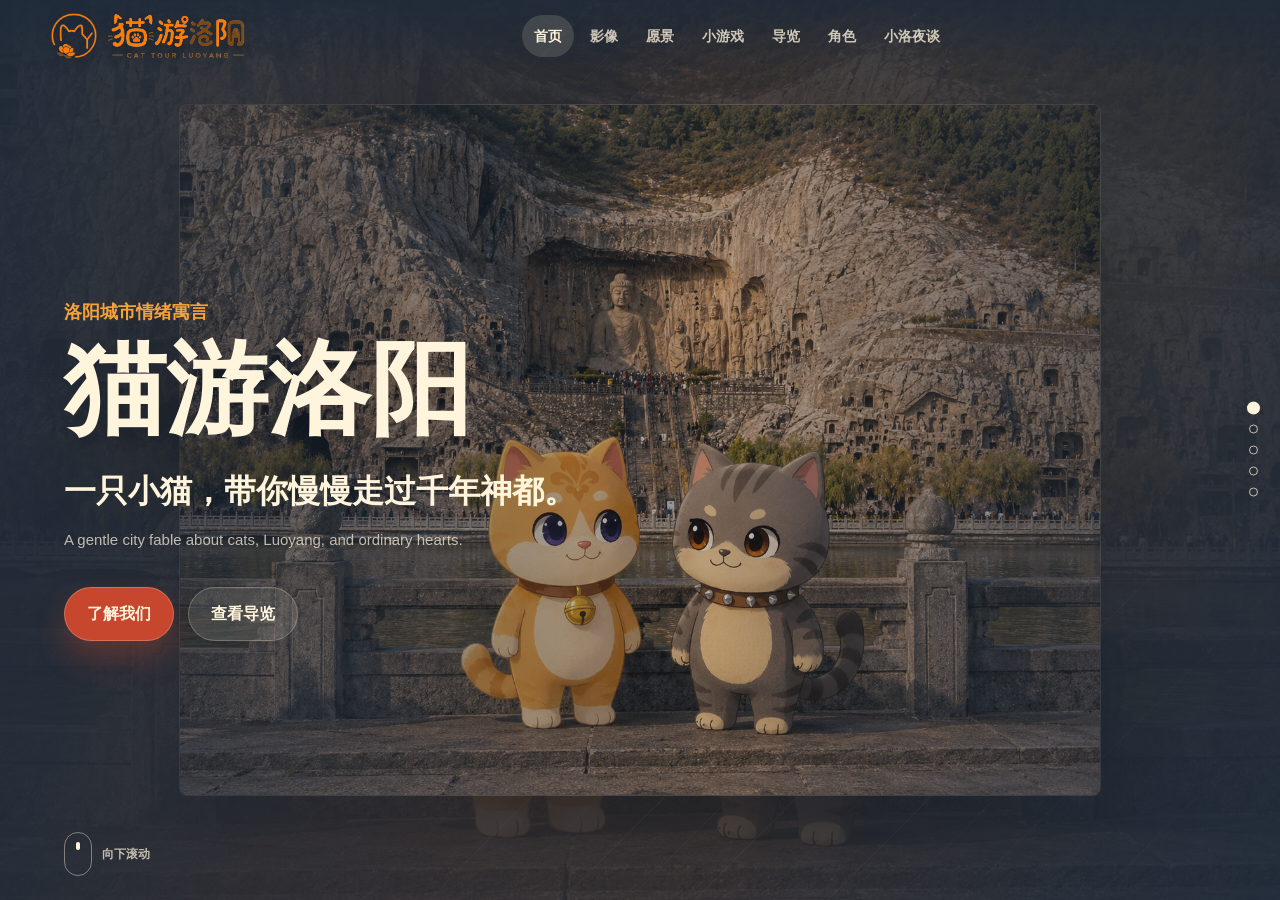
==== commit a24f57fb: "发布官网 1.1.7" ====
--- a/index.html
+++ b/index.html
@@ -5,16 +5,14 @@
   <meta name="viewport" content="width=device-width, initial-scale=1.0">
   <title>猫游洛阳 Cat Tour Luoyang</title>
   <meta name="description" content="《猫游洛阳》是一个关于洛阳、猫和普通人心事的数字文旅 IP。">
-  <link rel="stylesheet" href="css/style.css?v=guide-fit-20260626">
+  <meta name="application-version" content="1.1.7">
+  <link rel="stylesheet" href="css/style.css?v=1.1.7">
 </head>
 <body data-page="brand-home">
   <header class="brand-header">
     <a class="brand-logo" href="#hero" aria-label="猫游洛阳首页">
-      <span class="brand-seal">猫</span>
-      <span>
-        <strong>猫游洛阳</strong>
-        <small>Cat Tour Luoyang</small>
-      </span>
+      <img class="brand-logo-mark" src="assets/images/brand/brand-mark.png" alt="">
+      <img class="brand-logo-wordmark" src="assets/images/brand/brand-wordmark.png" alt="">
     </a>
 
     <nav class="brand-nav" aria-label="首页分屏导航">
@@ -24,6 +22,7 @@
       <a href="#games" data-home-nav="games">小游戏</a>
       <a href="#guide" data-home-nav="guide">导览</a>
       <a href="characters.html">角色</a>
+      <a href="https://chriszhang9108-collab.github.io/Coldfire/" target="_blank" rel="noopener noreferrer">小洛夜谈</a>
     </nav>
 
     <div class="header-actions">
@@ -45,6 +44,7 @@
     <a href="#guide">洛阳导览</a>
     <a href="characters.html">角色设定</a>
     <a href="cooperation.html">合作联系</a>
+    <a href="https://chriszhang9108-collab.github.io/Coldfire/" target="_blank" rel="noopener noreferrer">小洛夜谈</a>
   </aside>
 
   <div class="screen-dots" aria-label="分屏位置">
@@ -86,7 +86,7 @@
       <div class="section-copy">
         <p class="brand-eyebrow" data-i18n="videosEyebrow">Cat Tour Stories</p>
         <h2 data-i18n="videosTitle">往期影像</h2>
-        <p data-i18n="videosSubtitle">用一只小猫的视角，看见洛阳的风、光、街巷与人心。</p>
+        <p data-i18n="videosSubtitle">用一只小猫的视角，看见洛阳的风光、街巷与故事。</p>
       </div>
       <div class="video-rail" id="home-video-list"></div>
     </section>
@@ -134,7 +134,7 @@
     <video id="modal-video" controls playsinline></video>
   </div>
 
-  <script src="js/data.js"></script>
-  <script src="js/homepage.js"></script>
+  <script src="js/data.js?v=1.1.7"></script>
+  <script src="js/homepage.js?v=1.1.7"></script>
 </body>
 </html>
--- a/css/style.css
+++ b/css/style.css
@@ -1470,38 +1470,27 @@
 .brand-logo {
   display: inline-flex;
   align-items: center;
-  gap: 12px;
+  flex: 0 0 auto;
+  gap: 10px;
   color: inherit;
   text-decoration: none;
 }
 
-.brand-seal {
-  display: grid;
-  width: 42px;
-  height: 42px;
-  place-items: center;
-  color: var(--cream);
-  background: var(--red);
-  border: 1px solid rgba(255, 244, 220, 0.32);
-  border-radius: 50%;
-  font-weight: 900;
-  box-shadow: 0 14px 28px rgba(0, 0, 0, 0.18);
-}
-
-.brand-logo strong,
-.brand-logo small {
+.brand-logo-mark,
+.brand-logo-wordmark {
   display: block;
-}
-
-.brand-logo strong {
-  font-size: 18px;
-}
-
-.brand-logo small {
-  margin-top: -4px;
-  color: rgba(255, 244, 220, 0.72);
-  font-size: 11px;
-  text-transform: uppercase;
+  height: 46px;
+  object-fit: contain;
+  filter: drop-shadow(0 3px 8px rgba(0, 0, 0, 0.34));
+}
+
+.brand-logo-mark {
+  width: 46px;
+}
+
+.brand-logo-wordmark {
+  width: 138px;
+  object-position: left center;
 }
 
 .brand-nav {
@@ -1772,6 +1761,11 @@
   font-weight: 900;
 }
 
+.hero-content > .brand-eyebrow {
+  font-size: 18px;
+  line-height: 1.45;
+}
+
 .hero-content h1,
 .section-copy h2,
 .vision-main h2 {
@@ -1888,7 +1882,7 @@
 
 .video-rail {
   display: grid;
-  grid-template-columns: repeat(6, minmax(210px, 1fr));
+  grid-template-columns: repeat(6, minmax(185px, 1fr));
   gap: 16px;
   overflow-x: auto;
   padding: 4px 0 16px;
@@ -1929,6 +1923,19 @@
   border: 1px solid rgba(255, 244, 220, 0.32);
   border-radius: 50%;
   box-shadow: 0 0 30px rgba(246, 162, 58, 0.4);
+}
+
+.home-video-pending {
+  position: absolute;
+  left: 18px;
+  bottom: 18px;
+  padding: 9px 14px;
+  color: var(--cream);
+  background: rgba(30, 42, 58, 0.82);
+  border: 1px solid rgba(255, 244, 220, 0.24);
+  border-radius: 999px;
+  font-size: 13px;
+  font-weight: 800;
 }
 
 .home-video-info {
@@ -2204,6 +2211,35 @@
   }
 }
 
+@media (min-width: 901px) and (max-height: 820px) {
+  .video-section {
+    gap: 20px;
+    padding-top: 82px;
+    padding-bottom: 24px;
+  }
+
+  .video-section .section-copy h2 {
+    font-size: 58px;
+  }
+
+  .video-section .section-copy p {
+    margin-top: 10px;
+    font-size: 17px;
+  }
+
+  .home-video-card {
+    min-height: 380px;
+  }
+
+  .home-video-cover {
+    min-height: 250px;
+  }
+
+  .home-video-info {
+    padding: 14px;
+  }
+}
+
 @media (max-width: 900px) {
   body[data-page="brand-home"] {
     height: auto;
@@ -2271,17 +2307,17 @@
     padding: 12px 14px;
   }
 
-  .brand-logo strong {
-    font-size: 16px;
-  }
-
-  .brand-logo small {
-    font-size: 10px;
-  }
-
-  .brand-seal {
+  .brand-logo-mark,
+  .brand-logo-wordmark {
+    height: 38px;
+  }
+
+  .brand-logo-mark {
     width: 38px;
-    height: 38px;
+  }
+
+  .brand-logo-wordmark {
+    width: 114px;
   }
 
   .language-toggle.is-visible {
@@ -2292,6 +2328,10 @@
     font-size: 56px;
   }
 
+  .hero-content > .brand-eyebrow {
+    font-size: 16px;
+  }
+
   .hero-buttons {
     display: grid;
   }
